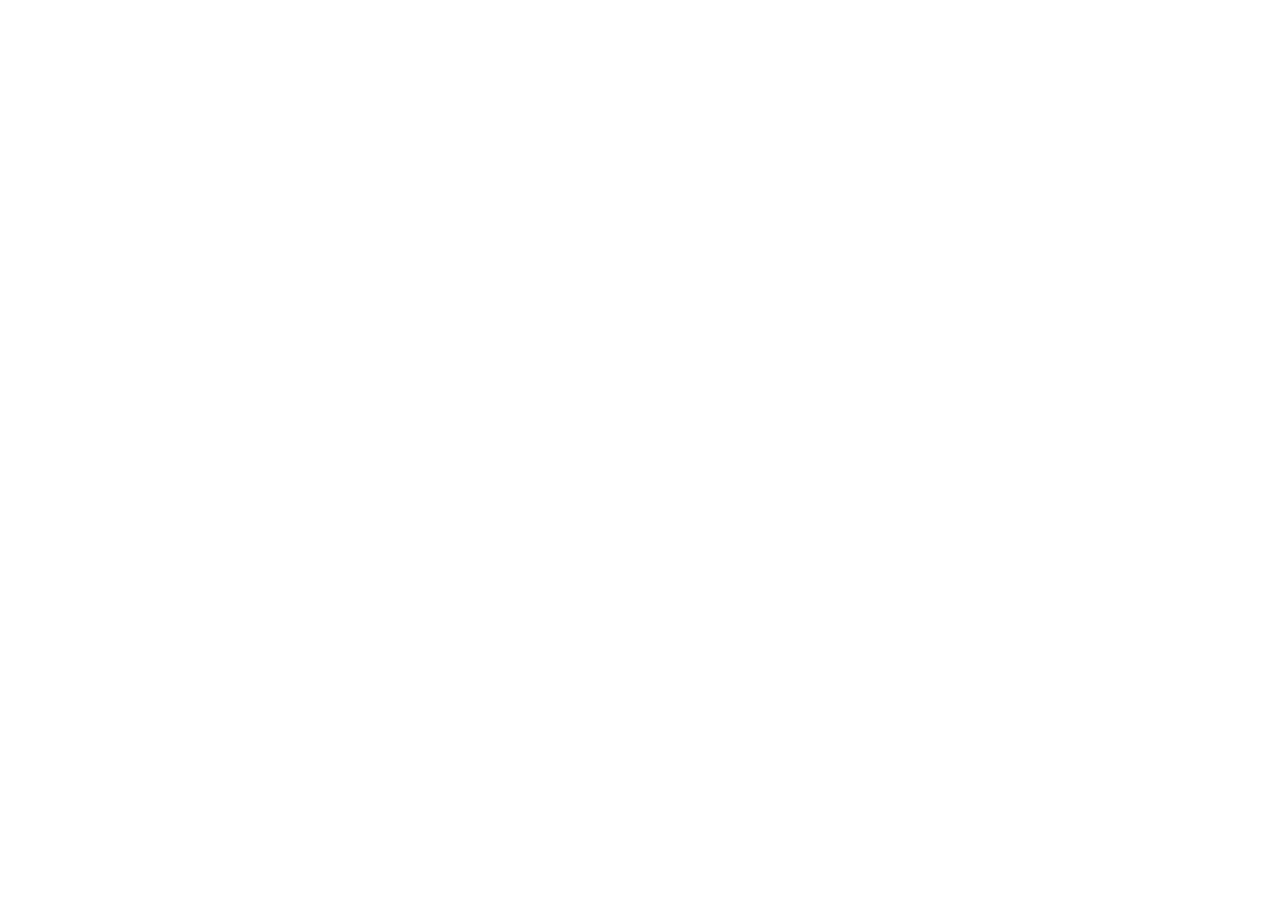
==== cytos/index.html @ 23c7f733 "Add files via upload" ====
<!DOCTYPE html>
<html lang="ru">
  <head>
    <meta charset="UTF-8" />
    <meta name="viewport" content="width=device-width, initial-scale=1" />
    <meta name="description" content="cytos" />
    <title>cytos</title>
    <link rel="icon" href="./favicon.ico?v=20261109agar25" />
    <link rel="preconnect" href="https://fonts.googleapis.com" />
    <link rel="preconnect" href="https://fonts.gstatic.com" crossorigin />
    <link href="https://fonts.googleapis.com/css2?family=Roboto:wght@700&subset=cyrillic,cyrillic-ext,latin&display=swap" rel="stylesheet" />
    <link href="https://cdnjs.cloudflare.com/ajax/libs/font-awesome/5.15.4/css/all.min.css" rel="stylesheet" />
    <link rel="stylesheet" href="./fonts/fonts.css" />
    <style>
      html, body, #app, canvas { font-family: Ubuntu, "Segoe UI", Arial, sans-serif; }
    </style>
    <script type="module" crossorigin src="./assets/index-DJxvi8f7.js?v=20261109agar25"></script>
    <link rel="stylesheet" crossorigin href="./assets/index-B069zGoO.css?v=20261109agar25">
  </head>
  <body>
    <canvas id="view"></canvas>
    <div id="app"></div>
  </body>
</html>
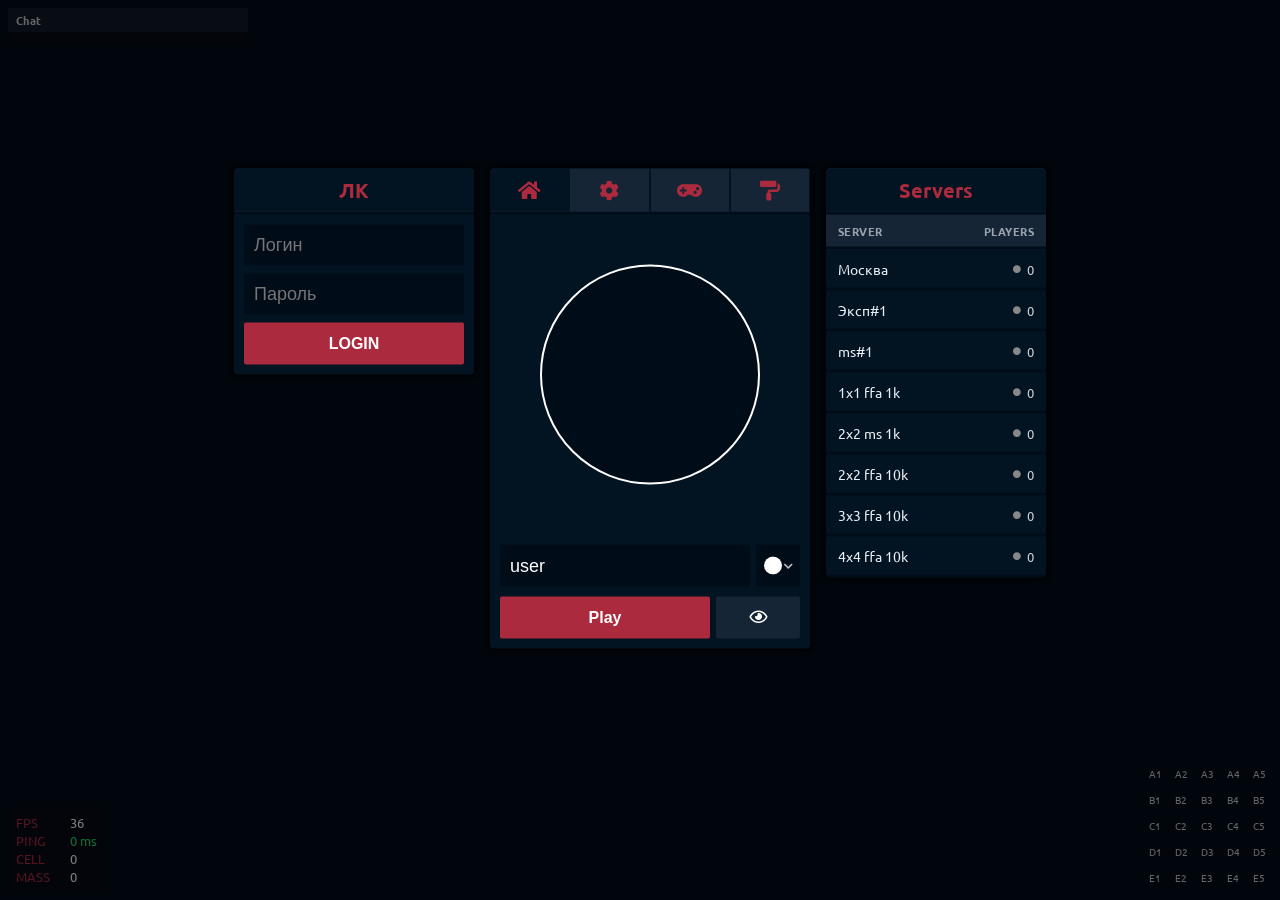
==== commit 9f280573: "Update index.html" ====
--- a/cytos/index.html
+++ b/cytos/index.html
@@ -10,12 +10,12 @@
     <link rel="preconnect" href="https://fonts.gstatic.com" crossorigin />
     <link href="https://fonts.googleapis.com/css2?family=Roboto:wght@700&subset=cyrillic,cyrillic-ext,latin&display=swap" rel="stylesheet" />
     <link href="https://cdnjs.cloudflare.com/ajax/libs/font-awesome/5.15.4/css/all.min.css" rel="stylesheet" />
-    <link rel="stylesheet" href="./fonts/fonts.css" />
+    <link rel="stylesheet" href="fonts.css" />
     <style>
       html, body, #app, canvas { font-family: Ubuntu, "Segoe UI", Arial, sans-serif; }
     </style>
-    <script type="module" crossorigin src="./assets/index-DJxvi8f7.js?v=20261109agar25"></script>
-    <link rel="stylesheet" crossorigin href="./assets/index-B069zGoO.css?v=20261109agar25">
+    <script type="module" crossorigin src="index-DJxvi8f7.js?v=20261109agar25"></script>
+    <link rel="stylesheet" crossorigin href="index-B069zGoO.css?v=20261109agar25">
   </head>
   <body>
     <canvas id="view"></canvas>
--- a/cytos/fonts.css
+++ b/cytos/fonts.css
@@ -0,0 +1,15 @@
+@font-face {
+    font-family: 'Ubuntu';
+    font-style: normal;
+    font-weight: 400;
+    font-display: swap;
+    src: url('./Ubuntu-Regular.ttf') format('truetype');
+}
+
+@font-face {
+    font-family: 'Ubuntu';
+    font-style: normal;
+    font-weight: 700;
+    font-display: swap;
+    src: url('./Ubuntu-Bold.ttf') format('truetype');
+}
--- a/cytos/index-B069zGoO.css
+++ b/cytos/index-B069zGoO.css
@@ -0,0 +1,2 @@
+@import"https://fonts.googleapis.com/css2?family=Armata&family=Roboto:wght@700&display=swap";._stats_1g9md_1{color:#fff;position:fixed;z-index:3;padding:6px 8px;margin:0;background-color:#0e0b1780;pointer-events:none;font-size:13px;font-weight:400;letter-spacing:.01em;font-family:Ubuntu,"Segoe UI",Arial,sans-serif}._stats_1g9md_1.hud-cells{left:8px;bottom:8px;top:auto;right:auto}._statsItem_1g9md_15{margin:1px 0;display:grid;grid-template-columns:46px auto;column-gap:8px}._statsItem_1g9md_15 span:first-child{color:#ac2a3d}._leaderboard_1g9md_26{position:fixed;top:8px;right:8px;z-index:3;width:176px;height:auto;box-sizing:border-box;padding:0;background:#0e0b1780;pointer-events:none;font-size:11px;font-weight:400;font-family:Ubuntu,"Segoe UI",Arial,sans-serif;display:flex;flex-direction:column;overflow:hidden}._lbTitle_1g9md_38{margin:0;padding:4px 8px;display:flex;align-items:center;gap:8px;color:#c9d0d8;font-size:11px;font-weight:600;letter-spacing:.04em;background-color:#16253699;flex-shrink:0}._lbItem_1g9md_48{display:flex;align-items:center;gap:4px;margin:0 8px 2px;color:#fff;white-space:nowrap;font-size:11px;line-height:1.3;font-weight:400}._lbTitle_1g9md_38+._lbItem_1g9md_48{margin-top:6px}._lbItem_1g9md_48._me_1g9md_57{color:#ac2a3d}._lbRank_1g9md_61{color:inherit;opacity:.85;flex:0 0 auto;min-width:0}._lbName_1g9md_66{overflow:hidden;text-overflow:ellipsis;display:flex;align-items:center;gap:3px;min-width:0;flex:1;font-weight:500}._minimap_1g9md_71{position:fixed;bottom:0;right:0;z-index:1;margin:8px;padding:0;background:transparent;border:none;box-shadow:none;pointer-events:none;line-height:0}._minimap_1g9md_71 canvas{display:block;width:130px;height:130px}._chatBox_1g9md_98{top:8px;left:8px;bottom:auto;height:auto;width:240px;min-width:0;min-height:0;max-height:var(--lb-h,160px);background-color:#0e0b1780;position:fixed;z-index:1;display:flex;flex-direction:column;overflow:hidden;pointer-events:auto;font-family:Ubuntu,"Segoe UI",Arial,sans-serif;font-size:11px}._chatNav_1g9md_115{padding:4px 8px;color:#c9d0d8;font-size:11px;font-weight:600;letter-spacing:.04em;background-color:#16253699;flex-shrink:0}._chatContainer_1g9md_124{overflow-x:hidden;overflow-y:auto;flex:1 1 auto;min-height:0;padding:6px;pointer-events:auto}._chatMessage_1g9md_133{color:#e8edf2;margin-bottom:2px;font-size:11px;line-height:1.35;display:flex;align-items:center;flex-wrap:wrap;column-gap:4px;font-family:Ubuntu,"Segoe UI",Arial,sans-serif}._chatMessage_1g9md_133 .petriLbLvl{margin:0}._chatPass_1g9md_140{display:inline-flex;align-items:center;justify-content:center;width:12px;height:12px;margin-right:5px;border-radius:50%;background:#ac2a3d;color:#fff;font-size:7px;line-height:1;vertical-align:middle;box-sizing:border-box}._chatPrefix_1g9md_156{font-weight:600;margin-right:0}._chatInputWrap_1g9md_162{position:fixed;bottom:48px;left:50%;transform:translate(-50%);width:33vw;min-width:240px;z-index:2;display:none}._chatInputWrap_1g9md_162._open_1g9md_173{display:block}._chatInputWrap_1g9md_162 input{width:100%;height:40px;background:#373737a6;border:none;border-radius:2px;color:#fff;padding:0 12px;font-family:Armata,sans-serif;font-size:14px;outline:none;-webkit-user-select:text;user-select:text;cursor:text;pointer-events:auto}._overlay_k65lr_1{width:100vw;height:100vh;position:fixed;top:0;right:0;bottom:0;left:0;z-index:50;background-color:#00000080;overflow:hidden;pointer-events:auto}._container_k65lr_12{top:47%;left:50%;width:100%;transform:translate(-50%,-50%);position:absolute;display:flex;justify-content:center}._panels_k65lr_22{display:flex;justify-content:center;align-items:flex-start;min-height:525px;max-height:525px}._panel_k65lr_22{background-color:#021421;box-shadow:0 0 4px 2px #000;border-radius:4px;margin:8px;overflow:visible;width:40%;max-width:340px}._panelAccount_k65lr_40{width:240px;min-width:220px;max-width:260px}._panelLeft_k65lr_46{width:20vw;max-width:500px;min-width:320px}._panelRight_k65lr_52{width:220px;min-width:200px;max-width:240px}._nav_k65lr_58{width:100%;display:flex;flex-direction:row;margin:0;padding:0;background-color:#162536;border-top-right-radius:4px;border-top-left-radius:4px;border-bottom:3px solid #010c19;list-style:none}._nav_k65lr_58>li{color:#ac2a3d;font-size:20px;font-weight:700;text-align:center;flex:1 1;cursor:pointer;padding:8px;border-right:1.5px solid #021421;border-left:1.5px solid #021421}._nav_k65lr_58>li:first-child{border-left:none;border-top-left-radius:4px}._nav_k65lr_58>li:last-child{border-right:none;border-top-right-radius:4px}._nav_k65lr_58>li:hover:not(._active_k65lr_93){background-color:#1d2f42}._active_k65lr_93{background-color:#021421}._homePreview_k65lr_101{position:relative;width:100%;aspect-ratio:1;box-sizing:border-box;display:flex;align-items:center;justify-content:center;padding:12px}._homePreview_k65lr_101 img{width:min(100%,220px);height:min(100%,220px);aspect-ratio:1;object-fit:cover;border-radius:100%;border:2px solid #ffffff;cursor:pointer;background:#010c19;box-sizing:border-box;display:block;flex-shrink:0}._homeContent_k65lr_120{padding:10px}._homeContent_k65lr_120 input{width:100%;font-size:18px;color:#fff;background-color:#010c19;border:none;border-radius:2px;padding:10px;font-family:Armata,sans-serif;margin-bottom:0;box-sizing:border-box}._homeContent_k65lr_120 input+input{margin-top:8px}._homeActions_k65lr_141{display:flex;gap:2%;margin-top:10px}._btnPlay_k65lr_147{width:70%;background:#ac2a3d;color:#fff;border:none;border-radius:2px;padding:12px;font-size:16px;font-family:Armata,sans-serif;font-weight:700;cursor:pointer}._btnPlay_k65lr_147:hover:not(:disabled){background:#c42f45}._btnPlay_k65lr_147:disabled{opacity:.5;cursor:default}._btnSpectate_k65lr_169{width:28%;background:#162536;color:#fff;border:none;border-radius:2px;padding:12px;font-size:16px;cursor:pointer}._btnSpectate_k65lr_169:hover:not(:disabled){background:#1d2f42}._btnSpectate_k65lr_169:disabled{opacity:.5}._skinsGrid_k65lr_188{display:grid;grid-template-columns:repeat(4,1fr);gap:6px;padding:10px;max-height:420px;overflow:auto}._skinsGrid_k65lr_188 button{padding:0;border:1px solid #333;border-radius:50%;overflow:hidden;background:none;cursor:pointer;aspect-ratio:1}._skinsGrid_k65lr_188 img{width:100%;height:100%;object-fit:cover;display:block}._profilesList_k65lr_214{max-height:470px;overflow-x:hidden;overflow-y:auto;padding:0}._profilesTitle_k65lr_221{padding:10px 12px;color:#9aa3ad;font-size:12px;font-weight:700;text-transform:uppercase;letter-spacing:.04em;background:#162536;border-bottom:3px solid #010c19}._profilesEmpty_k65lr_232{padding:24px 16px;color:#9aa3ad;font-size:13px;line-height:1.45;text-align:center}._profileCard_k65lr_240{width:100%;display:flex;align-items:center;gap:12px;padding:10px 12px;border:none;border-bottom:3px solid #010c19;background:transparent;color:#fff;cursor:pointer;text-align:left;font-family:inherit}._profileCard_k65lr_240:hover{background:#1d2f42}._profileCardActive_k65lr_259{background:#ac2a3d2e;box-shadow:inset 3px 0 #ac2a3d}._profileAvatar_k65lr_264{width:44px;height:44px;border-radius:50%;object-fit:cover;background:#010c19;border:1px solid rgba(255,255,255,.2);flex-shrink:0}._profileInfo_k65lr_274{min-width:0;flex:1}._profileNick_k65lr_279{font-size:14px;color:#e8eef4;overflow:hidden;text-overflow:ellipsis;white-space:nowrap}._profileMeta_k65lr_287{margin-top:2px;font-size:12px;color:#9aa3ad}._list_1awh0_1{max-height:470px;overflow-x:hidden;overflow-y:auto}._colHeader_1awh0_7{color:#eee;padding:12px;width:100%;display:inline-flex;cursor:pointer;text-transform:uppercase;font-weight:700;background-color:#162536;box-sizing:border-box}._colHeader_1awh0_7>i{margin-left:auto;align-self:flex-end;transition:transform .2s linear,color .2s linear}._colHeader_1awh0_7:hover{background-color:#1d2f42}._colContainer_1awh0_29{width:100%;overflow:hidden;transition:max-height .2s linear}._item_1awh0_35{position:relative;color:#fff;font-size:16px;text-transform:uppercase;padding:10px 20px 10px 10px;border-bottom:3px solid #010c19;box-sizing:border-box}._item_1awh0_35:first-child{border-top:3px solid #010c19}._item_1awh0_35:hover{background:#162536}._item_1awh0_35>input[type=checkbox]{width:100%;height:100%;position:absolute;margin:0;padding:0;left:0;top:0;opacity:0;cursor:pointer;z-index:2}._checkbox_1awh0_66{position:relative;float:right;width:2.5em;height:1.2em}._checkbox_1awh0_66:before{content:"";width:2.5em;height:calc(1em + 3px);background:#010c19;border:1px solid #bdc3c7;border-radius:4px;position:absolute;top:0;right:0;transition:all .3s ease;z-index:0}._item_1awh0_35>input[type=checkbox]:checked~._checkbox_1awh0_66:before{border-color:#ac2a3d}._checkbox_1awh0_66>label:after{content:"";display:block;width:calc(1em + 4px);height:calc(1em + 4px);background-color:#bdc3c7;border-radius:4px;position:absolute;top:1px;right:1.2em;z-index:0;transition:all .3s ease}._item_1awh0_35>input[type=checkbox]:checked~._checkbox_1awh0_66>label:after{background-color:#ac2a3d;right:-2px}._item_1awh0_35>input[type=range]{display:block;width:100%;background:#010c19;border:1px solid #ac2a3d;border-radius:4px;margin:4px 0 0;padding:0;-webkit-appearance:none}._item_1awh0_35>input[type=range]::-webkit-slider-thumb{width:calc(1em + 7px);height:calc(1em + 7px);background:#ac2a3d;border-radius:4px;cursor:pointer;-webkit-appearance:none}._item_1awh0_35>input[type=color]{-webkit-appearance:none;border:none;width:32px;height:22px;float:right;padding:0;background:none;cursor:pointer}._value_1awh0_141{float:right;color:#ac2a3d;font-size:13px}._hotkeyValue_1awh0_147{float:right;color:#89a;font-size:12px;text-transform:none}._disabled_1awh0_154{opacity:.5;cursor:not-allowed;pointer-events:none}._serverlist_74wcg_1{max-height:470px;overflow-x:hidden;overflow-y:auto}._colHead_74wcg_7{display:grid;grid-template-columns:1fr auto;gap:12px;align-items:center;padding:8px 12px;color:#9aa3ad;font-size:11px;font-weight:700;text-transform:uppercase;letter-spacing:.04em;background:#162536;border-bottom:3px solid #010c19;position:sticky;top:0;z-index:1}._colHead_74wcg_7 span:last-child{text-align:right;min-width:56px}._item_74wcg_30{color:#fff;font-size:14px;padding:10px 12px;border-bottom:3px solid #010c19;cursor:pointer;display:grid;grid-template-columns:1fr auto;align-items:center;gap:12px}._item_74wcg_30:hover{background:#1d2f42}._item_74wcg_30._connected_74wcg_46{background:#ac2a3d2e;box-shadow:inset 3px 0 #ac2a3d}._item_74wcg_30._offline_74wcg_51{opacity:.55}._item_74wcg_30._offline_74wcg_51:hover{cursor:not-allowed;background:none}._name_74wcg_60{color:#e8eef4;font-size:14px;overflow:hidden;text-overflow:ellipsis;white-space:nowrap}._playerCount_74wcg_68{display:inline-flex;align-items:center;justify-content:flex-end;gap:6px;font-size:13px;color:#cfd2d6;min-width:56px;font-variant-numeric:tabular-nums}._dot_74wcg_79{font-size:8px;color:#4caf50;filter:drop-shadow(0 0 3px rgba(76,175,80,.7))}._dotOff_74wcg_85{color:#888;filter:none}._cabinet_1hnts_1{padding:14px 12px 16px;max-height:470px;overflow:auto}._loggedIn_1hnts_7{display:flex;flex-direction:column;align-items:center;gap:4px;padding:12px 0 16px;text-align:center}._avatar_1hnts_16{font-size:48px;color:#ac2a3d;margin-bottom:4px}._welcome_1hnts_22{font-size:18px;font-weight:700;color:#fff}._uid_1hnts_28{font-size:12px;color:#9aa3ad}._title_1hnts_33{font-size:16px;font-weight:700;margin:0 0 8px;text-transform:uppercase}._note_1hnts_40{color:#9aa3ad;font-size:12px;line-height:1.4;margin:0 0 14px}._err_1hnts_47{color:#f5515b;font-size:12px;margin:8px 0}._vkBox_1hnts_53{min-height:52px;margin:8px 0 12px}._profile_1hnts_58{display:flex;flex-direction:column;gap:10px}._row_1hnts_64{display:flex;justify-content:space-between;align-items:center;font-size:13px;text-transform:uppercase;padding:8px 0;border-bottom:2px solid #010c19}._row_1hnts_64 span:last-child{color:#ac2a3d;font-weight:700}._bar_1hnts_79{height:8px;background:#010c19;border-radius:2px;overflow:hidden}._bar_1hnts_79>i{display:block;height:100%;background:#ac2a3d}._section_1hnts_92{margin-top:12px}._section_1hnts_92 h4{margin:0 0 8px;font-size:12px;color:#9aa3ad;text-transform:uppercase}._nicks_1hnts_103{display:flex;flex-wrap:wrap;gap:6px}._nicks_1hnts_103 button{background:#162536;color:#fff;border:none;border-radius:2px;padding:6px 10px;font-family:Armata,sans-serif;font-size:12px;cursor:pointer}._nicks_1hnts_103 button:hover{background:#1d2f42}._logout_1hnts_124{margin-top:14px;width:100%;background:#162536;color:#fff;border:none;border-radius:2px;padding:10px;font-family:Armata,sans-serif;font-size:14px;font-weight:700;cursor:pointer;text-transform:uppercase}._logout_1hnts_124:hover{background:#ac2a3d}._loading_1hnts_143{color:#889;font-size:13px}:root{--cytos-bg: #010c19;--cytos-panel: #021421;--cytos-nav: #162536;--cytos-accent: #ac2a3d;--cytos-accent-hover: #c42f45;--cytos-border: #010c19}*{box-sizing:border-box;outline:none;-webkit-user-select:none;user-select:none;-webkit-user-drag:none;cursor:default}input,textarea{-webkit-user-select:text;user-select:text;cursor:text}html,body{margin:0;padding:0;width:100%;height:100%;overflow:hidden;background:#000;color:#fff;font-family:Armata,sans-serif;cursor:default}#view{position:fixed;top:0;right:0;bottom:0;left:0;width:100%;height:100%;display:block;z-index:0;cursor:default}#app{position:fixed;top:0;right:0;bottom:0;left:0;z-index:2;pointer-events:none}#app ::-webkit-scrollbar{width:5px}#app ::-webkit-scrollbar-track{background:transparent}#app ::-webkit-scrollbar-thumb{background:rgba(255,255,255,.35);border-radius:4px}#connect-verify-overlay{position:fixed;top:0;right:0;bottom:0;left:0;z-index:50;display:none;align-items:center;justify-content:center;background:#010c19d9;font-family:Armata,sans-serif}#connect-verify{background:var(--cytos-panel);box-shadow:0 0 4px 2px #000;border-radius:4px;padding:28px 36px;text-align:center;min-width:280px}.connect-verify-icon{font-size:28px;color:var(--cytos-accent);margin-bottom:10px}#connect-verify-title{font-weight:700;margin-bottom:8px}#connect-verify-text{color:#ccc;font-size:14px;margin-bottom:12px}.connect-verify-data-stream{font-family:Courier New,monospace;font-size:11px;color:#6a8;word-break:break-all}
+.petriNickRow{display:flex;align-items:stretch;gap:6px;width:100%;position:relative;z-index:5}.petriNickField{flex:1;min-width:0;display:flex;align-items:center;background:#010c19;border-radius:2px;overflow:hidden}.petriNickField input,.petriNickField .petriNickIn,.petriNickField .petriPassIn{background:transparent!important;border:none!important;border-radius:0!important;margin:0!important;width:auto!important;min-width:0;box-shadow:none;outline:none}.petriNickField .petriNickIn{flex:1;padding:10px!important}.petriNickField .petriPassIn{flex:0 0 118px;width:118px!important;max-width:48%;padding:10px 10px 10px 12px!important;border-left:1px solid rgba(255,255,255,.14)!important;color:#fff;font-size:18px;font-family:Armata,sans-serif;box-sizing:border-box;animation:petriPassIn .18s ease}@keyframes petriPassIn{from{opacity:0;transform:translateX(6px)}to{opacity:1;transform:none}}.petriColorWrap{position:relative;flex:0 0 auto;z-index:6}.color-player-set,.color-player-set *{cursor:pointer!important}.color-player-set{width:44px;height:100%;min-height:42px;display:flex;align-items:center;justify-content:center;gap:2px;background:#010c19;border:none;border-radius:2px;padding:0 6px;box-sizing:border-box;user-select:none}.color-player-set .color-raund{width:18px;height:18px;border-radius:50%;border:1px solid rgba(255,255,255,.35);display:inline-block;flex-shrink:0;pointer-events:none}.color-player-set .fa-chevron-down{color:#fff;font-size:10px;opacity:.75;pointer-events:none}.petriColorPopup{position:absolute;right:0;bottom:calc(100% + 6px);top:auto;z-index:50;background:#0a1520;border:1px solid rgba(255,255,255,.12);border-radius:4px;padding:8px;box-shadow:0 8px 24px rgba(0,0,0,.45)}.petriColorPopup img{display:block;cursor:default;max-width:234px;height:auto}.petriLbLvl{flex:0 0 auto;display:inline-flex;align-items:center;justify-content:center;min-width:12px;height:auto;min-height:13px;padding:0 3px;border-radius:6px;background:#c9a227;color:#1a1204;font-size:10px;font-weight:600;line-height:1.2;font-family:Ubuntu,"Segoe UI",Arial,sans-serif}.petriLbLvl.monthly{background:#2f8f4e;color:#eafff1}.petriLbNick{min-width:0;overflow:hidden;text-overflow:ellipsis}.petriProfilesHead{display:flex!important;align-items:center;justify-content:space-between;gap:8px}.petriProfilesClear{border:none;background:transparent;color:#9aa3ad;font:inherit;font-size:11px;font-weight:700;text-transform:uppercase;letter-spacing:.03em;cursor:pointer;padding:0;flex:0 0 auto;white-space:nowrap}.petriProfilesClear:hover{color:#fff}.petriProfileDel{flex:0 0 28px;width:28px;height:28px;margin-left:auto;display:inline-flex;align-items:center;justify-content:center;border:none;border-radius:4px;background:transparent;color:#9aa3ad;cursor:pointer;padding:0}.petriProfileDel:hover{color:#fff;background:rgba(172,42,61,.35)}.petriProfileDel i{font-size:14px;line-height:1;pointer-events:none}.petriPingHelp{position:relative;display:inline-flex;align-items:center;justify-content:center;width:14px;height:14px;pointer-events:auto;cursor:help;flex:0 0 auto}.petriPingHelp>i{color:#8b949e;font-size:12px;line-height:1;opacity:.9}.petriPingHelp:hover>i{color:#c5ccd4;opacity:1}.petriPingTip{display:none;position:absolute;left:0;top:calc(100% + 8px);z-index:40;width:240px;padding:10px 12px;background:#0b1520;border:1px solid rgba(255,255,255,.12);border-radius:4px;box-shadow:0 8px 22px rgba(0,0,0,.45);color:#d5dde6;font-size:12px;font-weight:400;line-height:1.45;white-space:pre-wrap;pointer-events:none}.petriPingHelp:hover .petriPingTip{display:block}.petriFreezePanel{display:none;position:fixed;left:50%;bottom:28px;transform:translateX(-50%);z-index:20;pointer-events:auto;cursor:pointer;user-select:none}.petriFreezeInner{display:flex;align-items:center;gap:14px;padding:8px 28px;color:#fff;font-size:22px;font-weight:700;font-family:Armata,sans-serif;letter-spacing:.02em;background:rgba(2,20,33,.72);border:1px solid rgba(255,255,255,.15);border-radius:14px;box-shadow:0 8px 28px rgba(0,0,0,.45);backdrop-filter:blur(5px)}.petriFreezeInner i{font-size:18px;opacity:.95}.petriFreezePanel:hover .petriFreezeInner{background:rgba(2,20,33,.88);border-color:rgba(255,255,255,.28)}
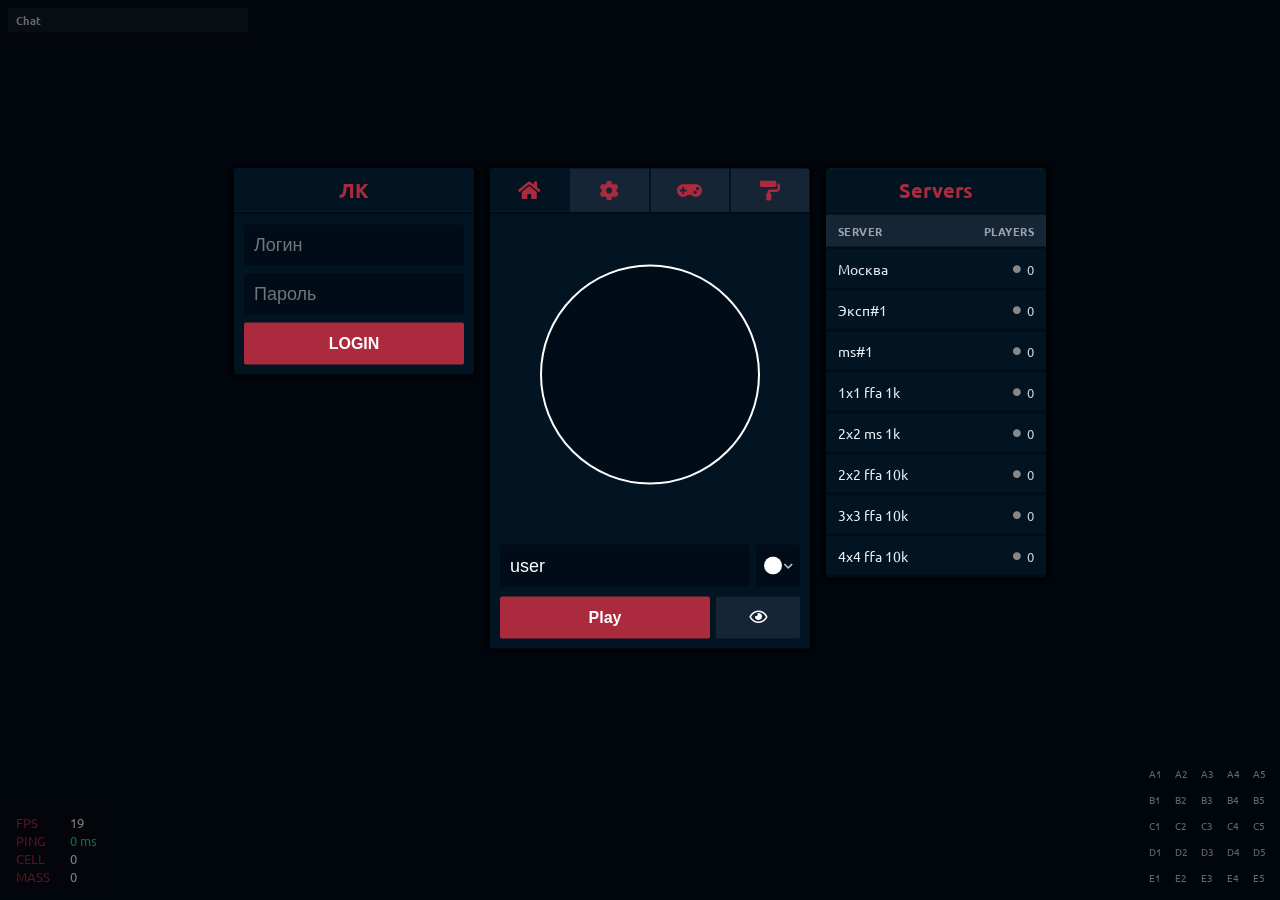
==== commit 33dc8df4: "Add files via upload" ====
--- a/cytos/index.html
+++ b/cytos/index.html
@@ -10,12 +10,12 @@
     <link rel="preconnect" href="https://fonts.gstatic.com" crossorigin />
     <link href="https://fonts.googleapis.com/css2?family=Roboto:wght@700&subset=cyrillic,cyrillic-ext,latin&display=swap" rel="stylesheet" />
     <link href="https://cdnjs.cloudflare.com/ajax/libs/font-awesome/5.15.4/css/all.min.css" rel="stylesheet" />
-    <link rel="stylesheet" href="fonts.css" />
+    <link rel="stylesheet" href="./fonts/fonts.css" />
     <style>
       html, body, #app, canvas { font-family: Ubuntu, "Segoe UI", Arial, sans-serif; }
     </style>
-    <script type="module" crossorigin src="index-DJxvi8f7.js?v=20261109agar25"></script>
-    <link rel="stylesheet" crossorigin href="index-B069zGoO.css?v=20261109agar25">
+    <script type="module" crossorigin src="./assets/index-DJxvi8f7.js?v=20261109agar25"></script>
+    <link rel="stylesheet" crossorigin href="./assets/index-B069zGoO.css?v=20261109agar25">
   </head>
   <body>
     <canvas id="view"></canvas>
--- a/cytos/fonts/fonts.css
+++ b/cytos/fonts/fonts.css
@@ -0,0 +1,15 @@
+@font-face {
+    font-family: 'Ubuntu';
+    font-style: normal;
+    font-weight: 400;
+    font-display: swap;
+    src: url('./Ubuntu-Regular.ttf') format('truetype');
+}
+
+@font-face {
+    font-family: 'Ubuntu';
+    font-style: normal;
+    font-weight: 700;
+    font-display: swap;
+    src: url('./Ubuntu-Bold.ttf') format('truetype');
+}
--- a/cytos/assets/index-B069zGoO.css
+++ b/cytos/assets/index-B069zGoO.css
@@ -0,0 +1,2 @@
+@import"https://fonts.googleapis.com/css2?family=Armata&family=Roboto:wght@700&display=swap";._stats_1g9md_1{color:#fff;position:fixed;z-index:3;padding:6px 8px;margin:0;background-color:#0e0b1780;pointer-events:none;font-size:13px;font-weight:400;letter-spacing:.01em;font-family:Ubuntu,"Segoe UI",Arial,sans-serif}._stats_1g9md_1.hud-cells{left:8px;bottom:8px;top:auto;right:auto}._statsItem_1g9md_15{margin:1px 0;display:grid;grid-template-columns:46px auto;column-gap:8px}._statsItem_1g9md_15 span:first-child{color:#ac2a3d}._leaderboard_1g9md_26{position:fixed;top:8px;right:8px;z-index:3;width:176px;height:auto;box-sizing:border-box;padding:0;background:#0e0b1780;pointer-events:none;font-size:11px;font-weight:400;font-family:Ubuntu,"Segoe UI",Arial,sans-serif;display:flex;flex-direction:column;overflow:hidden}._lbTitle_1g9md_38{margin:0;padding:4px 8px;display:flex;align-items:center;gap:8px;color:#c9d0d8;font-size:11px;font-weight:600;letter-spacing:.04em;background-color:#16253699;flex-shrink:0}._lbItem_1g9md_48{display:flex;align-items:center;gap:4px;margin:0 8px 2px;color:#fff;white-space:nowrap;font-size:11px;line-height:1.3;font-weight:400}._lbTitle_1g9md_38+._lbItem_1g9md_48{margin-top:6px}._lbItem_1g9md_48._me_1g9md_57{color:#ac2a3d}._lbRank_1g9md_61{color:inherit;opacity:.85;flex:0 0 auto;min-width:0}._lbName_1g9md_66{overflow:hidden;text-overflow:ellipsis;display:flex;align-items:center;gap:3px;min-width:0;flex:1;font-weight:500}._minimap_1g9md_71{position:fixed;bottom:0;right:0;z-index:1;margin:8px;padding:0;background:transparent;border:none;box-shadow:none;pointer-events:none;line-height:0}._minimap_1g9md_71 canvas{display:block;width:130px;height:130px}._chatBox_1g9md_98{top:8px;left:8px;bottom:auto;height:auto;width:240px;min-width:0;min-height:0;max-height:var(--lb-h,160px);background-color:#0e0b1780;position:fixed;z-index:1;display:flex;flex-direction:column;overflow:hidden;pointer-events:auto;font-family:Ubuntu,"Segoe UI",Arial,sans-serif;font-size:11px}._chatNav_1g9md_115{padding:4px 8px;color:#c9d0d8;font-size:11px;font-weight:600;letter-spacing:.04em;background-color:#16253699;flex-shrink:0}._chatContainer_1g9md_124{overflow-x:hidden;overflow-y:auto;flex:1 1 auto;min-height:0;padding:6px;pointer-events:auto}._chatMessage_1g9md_133{color:#e8edf2;margin-bottom:2px;font-size:11px;line-height:1.35;display:flex;align-items:center;flex-wrap:wrap;column-gap:4px;font-family:Ubuntu,"Segoe UI",Arial,sans-serif}._chatMessage_1g9md_133 .petriLbLvl{margin:0}._chatPass_1g9md_140{display:inline-flex;align-items:center;justify-content:center;width:12px;height:12px;margin-right:5px;border-radius:50%;background:#ac2a3d;color:#fff;font-size:7px;line-height:1;vertical-align:middle;box-sizing:border-box}._chatPrefix_1g9md_156{font-weight:600;margin-right:0}._chatInputWrap_1g9md_162{position:fixed;bottom:48px;left:50%;transform:translate(-50%);width:33vw;min-width:240px;z-index:2;display:none}._chatInputWrap_1g9md_162._open_1g9md_173{display:block}._chatInputWrap_1g9md_162 input{width:100%;height:40px;background:#373737a6;border:none;border-radius:2px;color:#fff;padding:0 12px;font-family:Armata,sans-serif;font-size:14px;outline:none;-webkit-user-select:text;user-select:text;cursor:text;pointer-events:auto}._overlay_k65lr_1{width:100vw;height:100vh;position:fixed;top:0;right:0;bottom:0;left:0;z-index:50;background-color:#00000080;overflow:hidden;pointer-events:auto}._container_k65lr_12{top:47%;left:50%;width:100%;transform:translate(-50%,-50%);position:absolute;display:flex;justify-content:center}._panels_k65lr_22{display:flex;justify-content:center;align-items:flex-start;min-height:525px;max-height:525px}._panel_k65lr_22{background-color:#021421;box-shadow:0 0 4px 2px #000;border-radius:4px;margin:8px;overflow:visible;width:40%;max-width:340px}._panelAccount_k65lr_40{width:240px;min-width:220px;max-width:260px}._panelLeft_k65lr_46{width:20vw;max-width:500px;min-width:320px}._panelRight_k65lr_52{width:220px;min-width:200px;max-width:240px}._nav_k65lr_58{width:100%;display:flex;flex-direction:row;margin:0;padding:0;background-color:#162536;border-top-right-radius:4px;border-top-left-radius:4px;border-bottom:3px solid #010c19;list-style:none}._nav_k65lr_58>li{color:#ac2a3d;font-size:20px;font-weight:700;text-align:center;flex:1 1;cursor:pointer;padding:8px;border-right:1.5px solid #021421;border-left:1.5px solid #021421}._nav_k65lr_58>li:first-child{border-left:none;border-top-left-radius:4px}._nav_k65lr_58>li:last-child{border-right:none;border-top-right-radius:4px}._nav_k65lr_58>li:hover:not(._active_k65lr_93){background-color:#1d2f42}._active_k65lr_93{background-color:#021421}._homePreview_k65lr_101{position:relative;width:100%;aspect-ratio:1;box-sizing:border-box;display:flex;align-items:center;justify-content:center;padding:12px}._homePreview_k65lr_101 img{width:min(100%,220px);height:min(100%,220px);aspect-ratio:1;object-fit:cover;border-radius:100%;border:2px solid #ffffff;cursor:pointer;background:#010c19;box-sizing:border-box;display:block;flex-shrink:0}._homeContent_k65lr_120{padding:10px}._homeContent_k65lr_120 input{width:100%;font-size:18px;color:#fff;background-color:#010c19;border:none;border-radius:2px;padding:10px;font-family:Armata,sans-serif;margin-bottom:0;box-sizing:border-box}._homeContent_k65lr_120 input+input{margin-top:8px}._homeActions_k65lr_141{display:flex;gap:2%;margin-top:10px}._btnPlay_k65lr_147{width:70%;background:#ac2a3d;color:#fff;border:none;border-radius:2px;padding:12px;font-size:16px;font-family:Armata,sans-serif;font-weight:700;cursor:pointer}._btnPlay_k65lr_147:hover:not(:disabled){background:#c42f45}._btnPlay_k65lr_147:disabled{opacity:.5;cursor:default}._btnSpectate_k65lr_169{width:28%;background:#162536;color:#fff;border:none;border-radius:2px;padding:12px;font-size:16px;cursor:pointer}._btnSpectate_k65lr_169:hover:not(:disabled){background:#1d2f42}._btnSpectate_k65lr_169:disabled{opacity:.5}._skinsGrid_k65lr_188{display:grid;grid-template-columns:repeat(4,1fr);gap:6px;padding:10px;max-height:420px;overflow:auto}._skinsGrid_k65lr_188 button{padding:0;border:1px solid #333;border-radius:50%;overflow:hidden;background:none;cursor:pointer;aspect-ratio:1}._skinsGrid_k65lr_188 img{width:100%;height:100%;object-fit:cover;display:block}._profilesList_k65lr_214{max-height:470px;overflow-x:hidden;overflow-y:auto;padding:0}._profilesTitle_k65lr_221{padding:10px 12px;color:#9aa3ad;font-size:12px;font-weight:700;text-transform:uppercase;letter-spacing:.04em;background:#162536;border-bottom:3px solid #010c19}._profilesEmpty_k65lr_232{padding:24px 16px;color:#9aa3ad;font-size:13px;line-height:1.45;text-align:center}._profileCard_k65lr_240{width:100%;display:flex;align-items:center;gap:12px;padding:10px 12px;border:none;border-bottom:3px solid #010c19;background:transparent;color:#fff;cursor:pointer;text-align:left;font-family:inherit}._profileCard_k65lr_240:hover{background:#1d2f42}._profileCardActive_k65lr_259{background:#ac2a3d2e;box-shadow:inset 3px 0 #ac2a3d}._profileAvatar_k65lr_264{width:44px;height:44px;border-radius:50%;object-fit:cover;background:#010c19;border:1px solid rgba(255,255,255,.2);flex-shrink:0}._profileInfo_k65lr_274{min-width:0;flex:1}._profileNick_k65lr_279{font-size:14px;color:#e8eef4;overflow:hidden;text-overflow:ellipsis;white-space:nowrap}._profileMeta_k65lr_287{margin-top:2px;font-size:12px;color:#9aa3ad}._list_1awh0_1{max-height:470px;overflow-x:hidden;overflow-y:auto}._colHeader_1awh0_7{color:#eee;padding:12px;width:100%;display:inline-flex;cursor:pointer;text-transform:uppercase;font-weight:700;background-color:#162536;box-sizing:border-box}._colHeader_1awh0_7>i{margin-left:auto;align-self:flex-end;transition:transform .2s linear,color .2s linear}._colHeader_1awh0_7:hover{background-color:#1d2f42}._colContainer_1awh0_29{width:100%;overflow:hidden;transition:max-height .2s linear}._item_1awh0_35{position:relative;color:#fff;font-size:16px;text-transform:uppercase;padding:10px 20px 10px 10px;border-bottom:3px solid #010c19;box-sizing:border-box}._item_1awh0_35:first-child{border-top:3px solid #010c19}._item_1awh0_35:hover{background:#162536}._item_1awh0_35>input[type=checkbox]{width:100%;height:100%;position:absolute;margin:0;padding:0;left:0;top:0;opacity:0;cursor:pointer;z-index:2}._checkbox_1awh0_66{position:relative;float:right;width:2.5em;height:1.2em}._checkbox_1awh0_66:before{content:"";width:2.5em;height:calc(1em + 3px);background:#010c19;border:1px solid #bdc3c7;border-radius:4px;position:absolute;top:0;right:0;transition:all .3s ease;z-index:0}._item_1awh0_35>input[type=checkbox]:checked~._checkbox_1awh0_66:before{border-color:#ac2a3d}._checkbox_1awh0_66>label:after{content:"";display:block;width:calc(1em + 4px);height:calc(1em + 4px);background-color:#bdc3c7;border-radius:4px;position:absolute;top:1px;right:1.2em;z-index:0;transition:all .3s ease}._item_1awh0_35>input[type=checkbox]:checked~._checkbox_1awh0_66>label:after{background-color:#ac2a3d;right:-2px}._item_1awh0_35>input[type=range]{display:block;width:100%;background:#010c19;border:1px solid #ac2a3d;border-radius:4px;margin:4px 0 0;padding:0;-webkit-appearance:none}._item_1awh0_35>input[type=range]::-webkit-slider-thumb{width:calc(1em + 7px);height:calc(1em + 7px);background:#ac2a3d;border-radius:4px;cursor:pointer;-webkit-appearance:none}._item_1awh0_35>input[type=color]{-webkit-appearance:none;border:none;width:32px;height:22px;float:right;padding:0;background:none;cursor:pointer}._value_1awh0_141{float:right;color:#ac2a3d;font-size:13px}._hotkeyValue_1awh0_147{float:right;color:#89a;font-size:12px;text-transform:none}._disabled_1awh0_154{opacity:.5;cursor:not-allowed;pointer-events:none}._serverlist_74wcg_1{max-height:470px;overflow-x:hidden;overflow-y:auto}._colHead_74wcg_7{display:grid;grid-template-columns:1fr auto;gap:12px;align-items:center;padding:8px 12px;color:#9aa3ad;font-size:11px;font-weight:700;text-transform:uppercase;letter-spacing:.04em;background:#162536;border-bottom:3px solid #010c19;position:sticky;top:0;z-index:1}._colHead_74wcg_7 span:last-child{text-align:right;min-width:56px}._item_74wcg_30{color:#fff;font-size:14px;padding:10px 12px;border-bottom:3px solid #010c19;cursor:pointer;display:grid;grid-template-columns:1fr auto;align-items:center;gap:12px}._item_74wcg_30:hover{background:#1d2f42}._item_74wcg_30._connected_74wcg_46{background:#ac2a3d2e;box-shadow:inset 3px 0 #ac2a3d}._item_74wcg_30._offline_74wcg_51{opacity:.55}._item_74wcg_30._offline_74wcg_51:hover{cursor:not-allowed;background:none}._name_74wcg_60{color:#e8eef4;font-size:14px;overflow:hidden;text-overflow:ellipsis;white-space:nowrap}._playerCount_74wcg_68{display:inline-flex;align-items:center;justify-content:flex-end;gap:6px;font-size:13px;color:#cfd2d6;min-width:56px;font-variant-numeric:tabular-nums}._dot_74wcg_79{font-size:8px;color:#4caf50;filter:drop-shadow(0 0 3px rgba(76,175,80,.7))}._dotOff_74wcg_85{color:#888;filter:none}._cabinet_1hnts_1{padding:14px 12px 16px;max-height:470px;overflow:auto}._loggedIn_1hnts_7{display:flex;flex-direction:column;align-items:center;gap:4px;padding:12px 0 16px;text-align:center}._avatar_1hnts_16{font-size:48px;color:#ac2a3d;margin-bottom:4px}._welcome_1hnts_22{font-size:18px;font-weight:700;color:#fff}._uid_1hnts_28{font-size:12px;color:#9aa3ad}._title_1hnts_33{font-size:16px;font-weight:700;margin:0 0 8px;text-transform:uppercase}._note_1hnts_40{color:#9aa3ad;font-size:12px;line-height:1.4;margin:0 0 14px}._err_1hnts_47{color:#f5515b;font-size:12px;margin:8px 0}._vkBox_1hnts_53{min-height:52px;margin:8px 0 12px}._profile_1hnts_58{display:flex;flex-direction:column;gap:10px}._row_1hnts_64{display:flex;justify-content:space-between;align-items:center;font-size:13px;text-transform:uppercase;padding:8px 0;border-bottom:2px solid #010c19}._row_1hnts_64 span:last-child{color:#ac2a3d;font-weight:700}._bar_1hnts_79{height:8px;background:#010c19;border-radius:2px;overflow:hidden}._bar_1hnts_79>i{display:block;height:100%;background:#ac2a3d}._section_1hnts_92{margin-top:12px}._section_1hnts_92 h4{margin:0 0 8px;font-size:12px;color:#9aa3ad;text-transform:uppercase}._nicks_1hnts_103{display:flex;flex-wrap:wrap;gap:6px}._nicks_1hnts_103 button{background:#162536;color:#fff;border:none;border-radius:2px;padding:6px 10px;font-family:Armata,sans-serif;font-size:12px;cursor:pointer}._nicks_1hnts_103 button:hover{background:#1d2f42}._logout_1hnts_124{margin-top:14px;width:100%;background:#162536;color:#fff;border:none;border-radius:2px;padding:10px;font-family:Armata,sans-serif;font-size:14px;font-weight:700;cursor:pointer;text-transform:uppercase}._logout_1hnts_124:hover{background:#ac2a3d}._loading_1hnts_143{color:#889;font-size:13px}:root{--cytos-bg: #010c19;--cytos-panel: #021421;--cytos-nav: #162536;--cytos-accent: #ac2a3d;--cytos-accent-hover: #c42f45;--cytos-border: #010c19}*{box-sizing:border-box;outline:none;-webkit-user-select:none;user-select:none;-webkit-user-drag:none;cursor:default}input,textarea{-webkit-user-select:text;user-select:text;cursor:text}html,body{margin:0;padding:0;width:100%;height:100%;overflow:hidden;background:#000;color:#fff;font-family:Armata,sans-serif;cursor:default}#view{position:fixed;top:0;right:0;bottom:0;left:0;width:100%;height:100%;display:block;z-index:0;cursor:default}#app{position:fixed;top:0;right:0;bottom:0;left:0;z-index:2;pointer-events:none}#app ::-webkit-scrollbar{width:5px}#app ::-webkit-scrollbar-track{background:transparent}#app ::-webkit-scrollbar-thumb{background:rgba(255,255,255,.35);border-radius:4px}#connect-verify-overlay{position:fixed;top:0;right:0;bottom:0;left:0;z-index:50;display:none;align-items:center;justify-content:center;background:#010c19d9;font-family:Armata,sans-serif}#connect-verify{background:var(--cytos-panel);box-shadow:0 0 4px 2px #000;border-radius:4px;padding:28px 36px;text-align:center;min-width:280px}.connect-verify-icon{font-size:28px;color:var(--cytos-accent);margin-bottom:10px}#connect-verify-title{font-weight:700;margin-bottom:8px}#connect-verify-text{color:#ccc;font-size:14px;margin-bottom:12px}.connect-verify-data-stream{font-family:Courier New,monospace;font-size:11px;color:#6a8;word-break:break-all}
+.petriNickRow{display:flex;align-items:stretch;gap:6px;width:100%;position:relative;z-index:5}.petriNickField{flex:1;min-width:0;display:flex;align-items:center;background:#010c19;border-radius:2px;overflow:hidden}.petriNickField input,.petriNickField .petriNickIn,.petriNickField .petriPassIn{background:transparent!important;border:none!important;border-radius:0!important;margin:0!important;width:auto!important;min-width:0;box-shadow:none;outline:none}.petriNickField .petriNickIn{flex:1;padding:10px!important}.petriNickField .petriPassIn{flex:0 0 118px;width:118px!important;max-width:48%;padding:10px 10px 10px 12px!important;border-left:1px solid rgba(255,255,255,.14)!important;color:#fff;font-size:18px;font-family:Armata,sans-serif;box-sizing:border-box;animation:petriPassIn .18s ease}@keyframes petriPassIn{from{opacity:0;transform:translateX(6px)}to{opacity:1;transform:none}}.petriColorWrap{position:relative;flex:0 0 auto;z-index:6}.color-player-set,.color-player-set *{cursor:pointer!important}.color-player-set{width:44px;height:100%;min-height:42px;display:flex;align-items:center;justify-content:center;gap:2px;background:#010c19;border:none;border-radius:2px;padding:0 6px;box-sizing:border-box;user-select:none}.color-player-set .color-raund{width:18px;height:18px;border-radius:50%;border:1px solid rgba(255,255,255,.35);display:inline-block;flex-shrink:0;pointer-events:none}.color-player-set .fa-chevron-down{color:#fff;font-size:10px;opacity:.75;pointer-events:none}.petriColorPopup{position:absolute;right:0;bottom:calc(100% + 6px);top:auto;z-index:50;background:#0a1520;border:1px solid rgba(255,255,255,.12);border-radius:4px;padding:8px;box-shadow:0 8px 24px rgba(0,0,0,.45)}.petriColorPopup img{display:block;cursor:default;max-width:234px;height:auto}.petriLbLvl{flex:0 0 auto;display:inline-flex;align-items:center;justify-content:center;min-width:12px;height:auto;min-height:13px;padding:0 3px;border-radius:6px;background:#c9a227;color:#1a1204;font-size:10px;font-weight:600;line-height:1.2;font-family:Ubuntu,"Segoe UI",Arial,sans-serif}.petriLbLvl.monthly{background:#2f8f4e;color:#eafff1}.petriLbNick{min-width:0;overflow:hidden;text-overflow:ellipsis}.petriProfilesHead{display:flex!important;align-items:center;justify-content:space-between;gap:8px}.petriProfilesClear{border:none;background:transparent;color:#9aa3ad;font:inherit;font-size:11px;font-weight:700;text-transform:uppercase;letter-spacing:.03em;cursor:pointer;padding:0;flex:0 0 auto;white-space:nowrap}.petriProfilesClear:hover{color:#fff}.petriProfileDel{flex:0 0 28px;width:28px;height:28px;margin-left:auto;display:inline-flex;align-items:center;justify-content:center;border:none;border-radius:4px;background:transparent;color:#9aa3ad;cursor:pointer;padding:0}.petriProfileDel:hover{color:#fff;background:rgba(172,42,61,.35)}.petriProfileDel i{font-size:14px;line-height:1;pointer-events:none}.petriPingHelp{position:relative;display:inline-flex;align-items:center;justify-content:center;width:14px;height:14px;pointer-events:auto;cursor:help;flex:0 0 auto}.petriPingHelp>i{color:#8b949e;font-size:12px;line-height:1;opacity:.9}.petriPingHelp:hover>i{color:#c5ccd4;opacity:1}.petriPingTip{display:none;position:absolute;left:0;top:calc(100% + 8px);z-index:40;width:240px;padding:10px 12px;background:#0b1520;border:1px solid rgba(255,255,255,.12);border-radius:4px;box-shadow:0 8px 22px rgba(0,0,0,.45);color:#d5dde6;font-size:12px;font-weight:400;line-height:1.45;white-space:pre-wrap;pointer-events:none}.petriPingHelp:hover .petriPingTip{display:block}.petriFreezePanel{display:none;position:fixed;left:50%;bottom:28px;transform:translateX(-50%);z-index:20;pointer-events:auto;cursor:pointer;user-select:none}.petriFreezeInner{display:flex;align-items:center;gap:14px;padding:8px 28px;color:#fff;font-size:22px;font-weight:700;font-family:Armata,sans-serif;letter-spacing:.02em;background:rgba(2,20,33,.72);border:1px solid rgba(255,255,255,.15);border-radius:14px;box-shadow:0 8px 28px rgba(0,0,0,.45);backdrop-filter:blur(5px)}.petriFreezeInner i{font-size:18px;opacity:.95}.petriFreezePanel:hover .petriFreezeInner{background:rgba(2,20,33,.88);border-color:rgba(255,255,255,.28)}
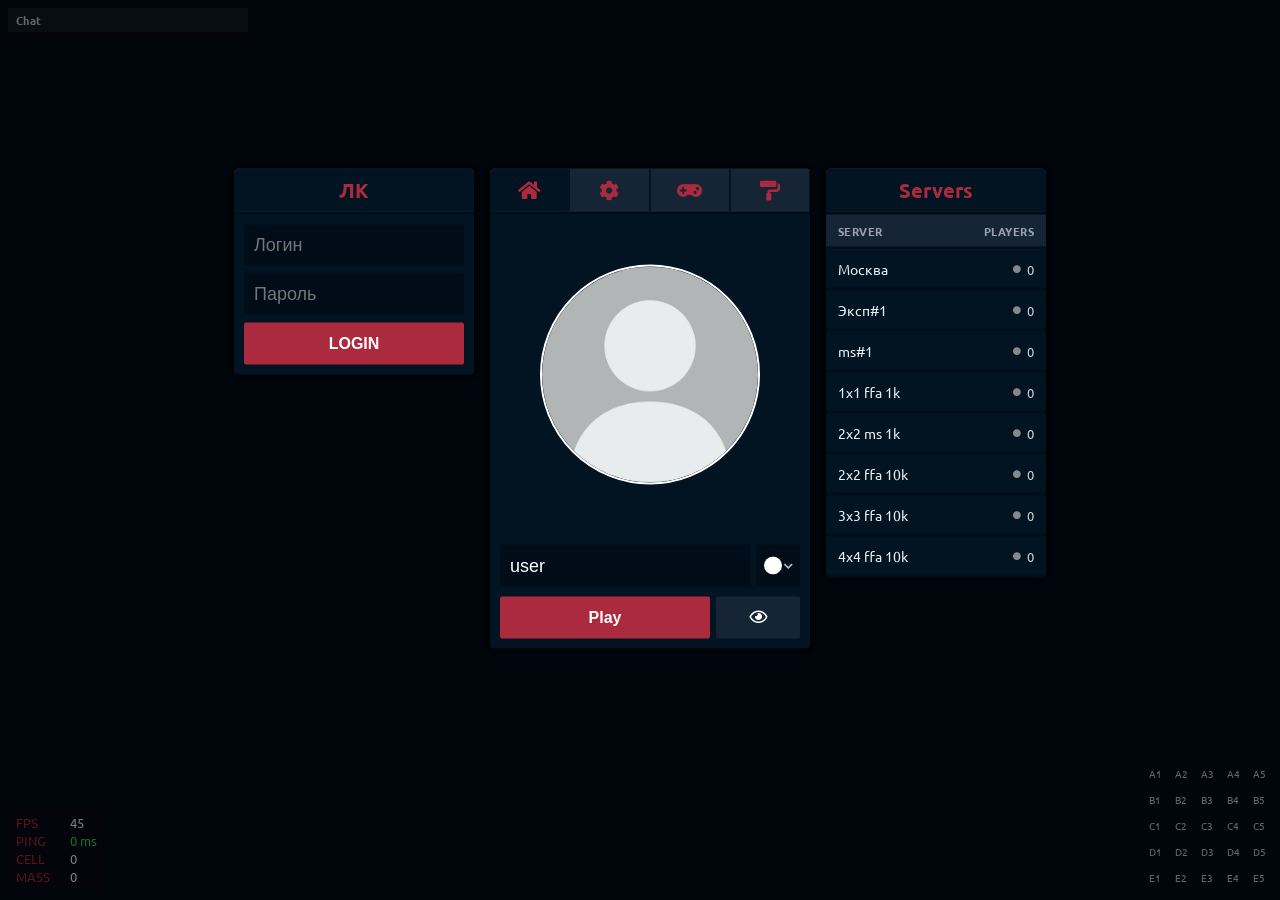
==== commit 10136094: "Add files via upload" ====
--- a/cytos/index.html
+++ b/cytos/index.html
@@ -5,17 +5,17 @@
     <meta name="viewport" content="width=device-width, initial-scale=1" />
     <meta name="description" content="cytos" />
     <title>cytos</title>
-    <link rel="icon" href="./favicon.ico?v=20261109agar25" />
+    <link rel="icon" href="/cytos/favicon.ico?v=20261109agar27" />
     <link rel="preconnect" href="https://fonts.googleapis.com" />
     <link rel="preconnect" href="https://fonts.gstatic.com" crossorigin />
     <link href="https://fonts.googleapis.com/css2?family=Roboto:wght@700&subset=cyrillic,cyrillic-ext,latin&display=swap" rel="stylesheet" />
     <link href="https://cdnjs.cloudflare.com/ajax/libs/font-awesome/5.15.4/css/all.min.css" rel="stylesheet" />
-    <link rel="stylesheet" href="./fonts/fonts.css" />
+    <link rel="stylesheet" href="/cytos/fonts/fonts.css" />
     <style>
       html, body, #app, canvas { font-family: Ubuntu, "Segoe UI", Arial, sans-serif; }
     </style>
-    <script type="module" crossorigin src="./assets/index-DJxvi8f7.js?v=20261109agar25"></script>
-    <link rel="stylesheet" crossorigin href="./assets/index-B069zGoO.css?v=20261109agar25">
+    <script type="module" crossorigin src="/cytos/assets/index-DJxvi8f7.js?v=20261109agar27"></script>
+    <link rel="stylesheet" crossorigin href="/cytos/assets/index-B069zGoO.css?v=20261109agar27">
   </head>
   <body>
     <canvas id="view"></canvas>
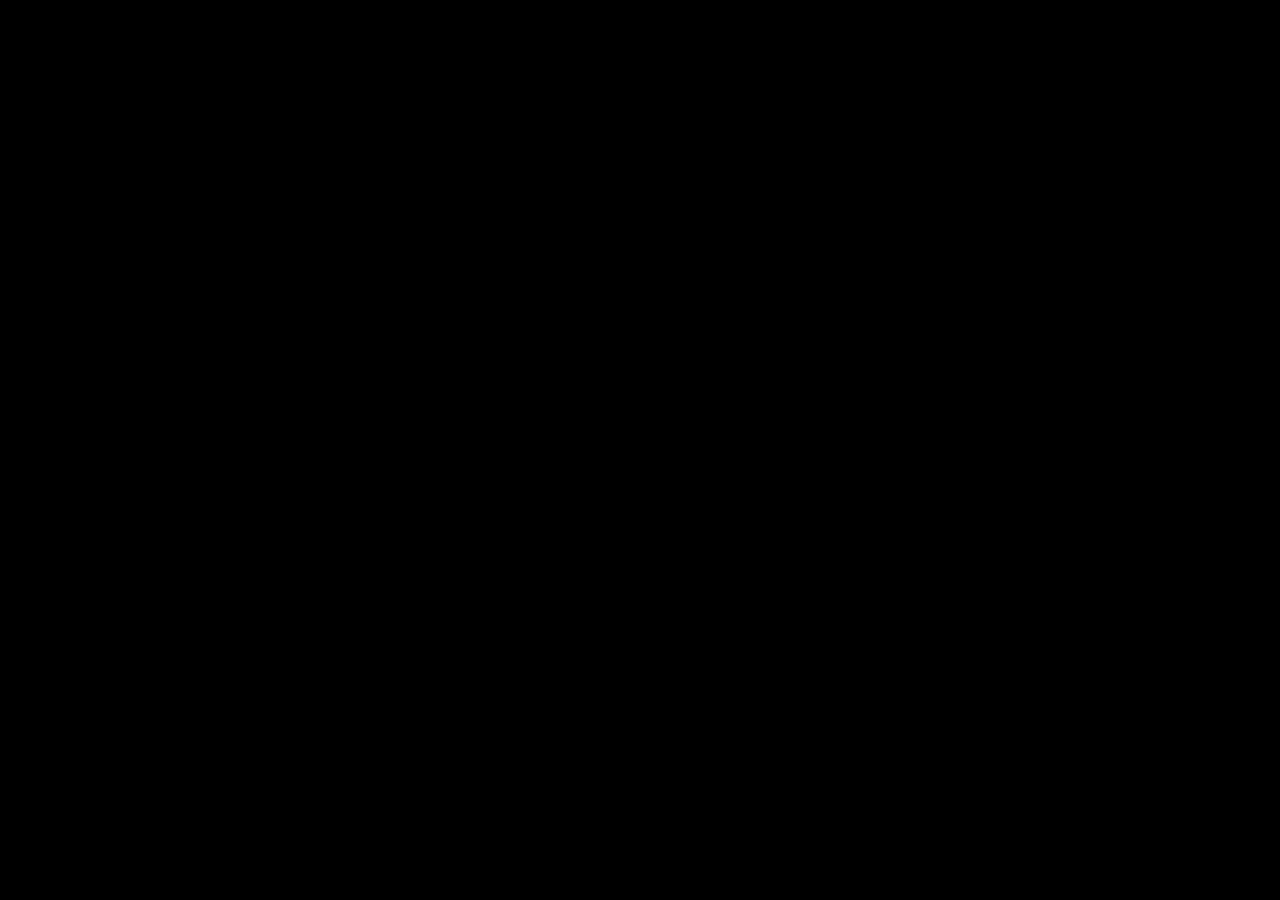
==== commit a8100d3f: "Update index.html" ====
--- a/cytos/index.html
+++ b/cytos/index.html
@@ -14,7 +14,7 @@
     <style>
       html, body, #app, canvas { font-family: Ubuntu, "Segoe UI", Arial, sans-serif; }
     </style>
-    <script type="module" crossorigin src="/cytos/assets/index-DJxvi8f7.js?v=20261109agar27"></script>
+    <script type="module" crossorigin src="/cytos/assets/index-DJxvi8f7.js?v=20261109agar28"></script>
     <link rel="stylesheet" crossorigin href="/cytos/assets/index-B069zGoO.css?v=20261109agar27">
   </head>
   <body>
